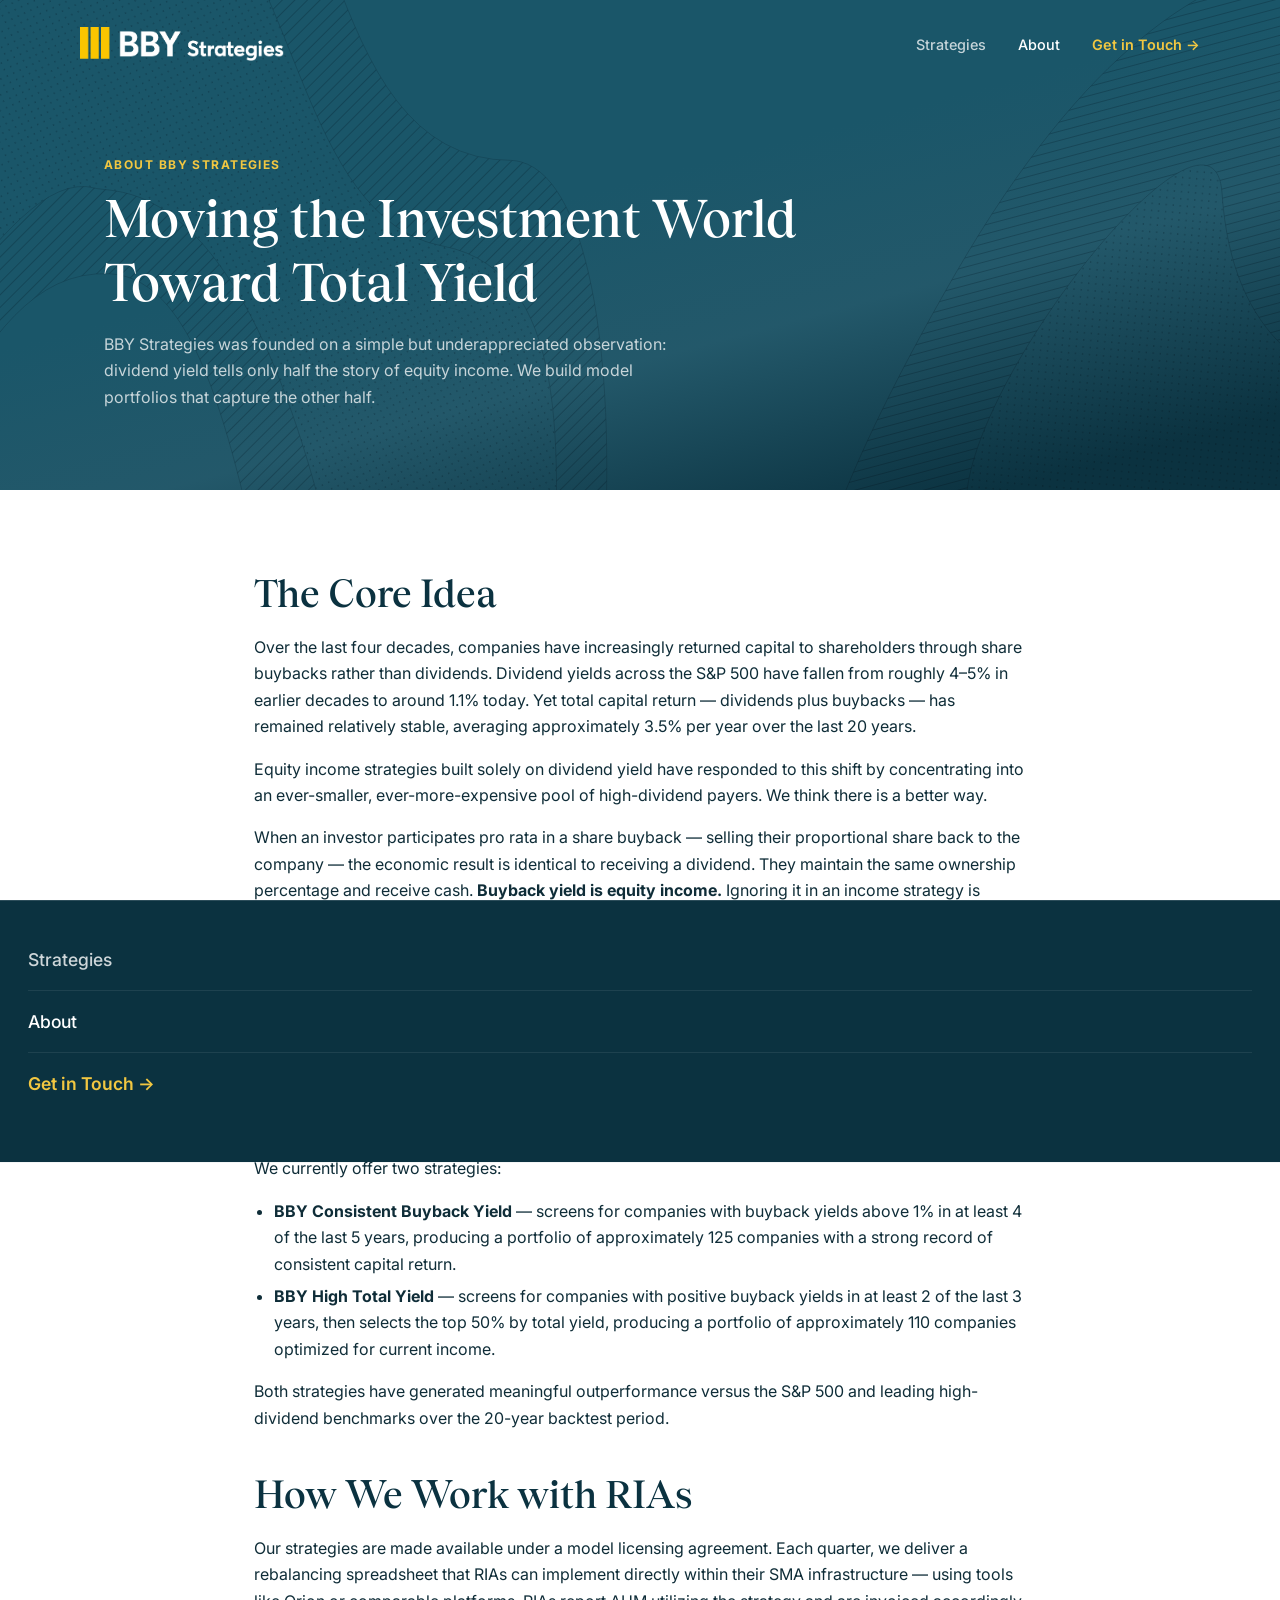
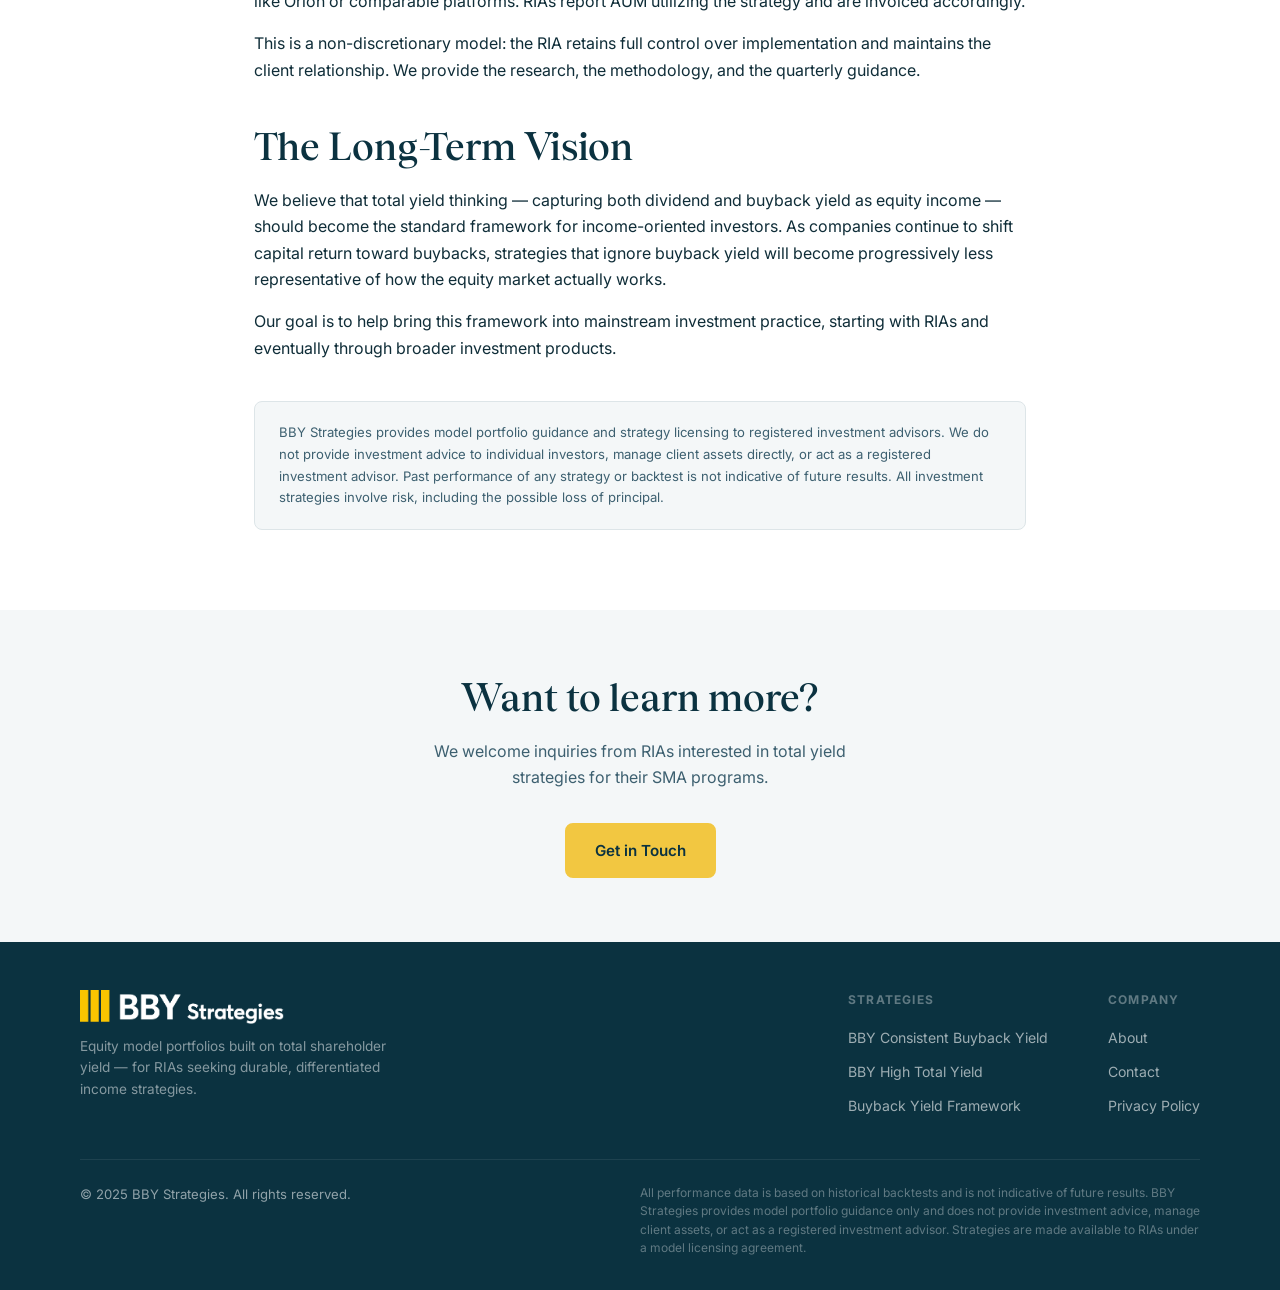
==== about.html @ 71095b54 "Website" ====
<!DOCTYPE html>
<html lang="en">
<head>
  <meta charset="UTF-8" />
  <meta name="viewport" content="width=device-width, initial-scale=1.0" />
  <title>About — BBY Strategies</title>
  <meta name="description" content="BBY Strategies develops equity model portfolios for RIAs based on total shareholder yield, combining dividend yield and buyback yield for superior long-term income and returns." />
  <link rel="preconnect" href="https://fonts.googleapis.com" />
  <link rel="preconnect" href="https://fonts.gstatic.com" crossorigin />
  <link href="https://fonts.googleapis.com/css2?family=Inter:wght@400;500;600;700;800&display=swap" rel="stylesheet" />
  <link rel="stylesheet" href="css/style.css" />
</head>
<body>

<nav class="nav">
  <div class="nav__inner">
    <a href="index.html" class="nav__logo">
      <img src="images/logo-strategies-white.png" alt="BBY Strategies" />
    </a>
    <ul class="nav__links">
      <li><a href="index.html">Strategies</a></li>
      <li><a href="about.html" class="active">About</a></li>
      <li class="nav-cta"><a href="contact.html">Get in Touch &rarr;</a></li>
    </ul>
    <button class="nav__hamburger" id="nav-hamburger" aria-label="Open menu" aria-expanded="false">
      <span></span><span></span><span></span>
    </button>
  </div>
</nav>

<div class="mobile-menu" id="mobile-menu">
  <ul>
    <li><a href="index.html">Strategies</a></li>
    <li><a href="about.html" class="active">About</a></li>
    <li class="nav-cta"><a href="contact.html">Get in Touch &rarr;</a></li>
  </ul>
</div>

<section class="about-hero">

  <svg class="hero-blob hero-blob--left" viewBox="0 0 1064 1184" fill="none" xmlns="http://www.w3.org/2000/svg" aria-hidden="true">
    <path d="M365.024 420.159C365.024 290.773 146.822 379.116 129.447 248.578C112.071 118.04 77.0359 1 545.751 1C1014.47 1 978.769 248.578 978.769 248.578C978.769 365.693 724.549 323.824 716.161 397.226C705.675 488.978 1063 688.184 1063 810.013C1063 950.476 724.496 914.644 724.496 1097.94C716.161 1238.57 1 1194.14 1 1042.89C1 862.009 614.666 900.096 623.003 738.349C630.169 599.32 365.024 584.987 365.024 420.159Z" fill="url(#line-pat-al)" mask="url(#blob-mask-al)" stroke="currentColor" stroke-width="0.4"/>
    <path d="M439.133 423.459C414.176 326.945 349.397 197.106 349.397 146.403C349.397 40.1026 833.202 101.077 727.86 171.557C507.897 318.724 734.603 513.792 758.601 541.002C777.929 562.916 996.802 730.03 953.291 816.927C909.78 903.823 671.787 908.241 647.979 1035.63C624.171 1163.03 424.977 1133.59 332.209 1137.81C239.44 1142.02 -99.7187 1030.83 309.12 950.679C717.959 870.531 693.779 746.88 699.693 724.947C722.567 640.122 470.329 544.102 439.133 423.459Z" fill="url(#dot-pat-al)"/>
    <path d="M439.133 423.459C414.176 326.945 349.397 197.106 349.397 146.403C349.397 40.1026 833.202 101.077 727.86 171.557C507.897 318.724 734.603 513.792 758.601 541.002C777.929 562.916 996.802 730.03 953.291 816.927C909.78 903.823 671.787 908.241 647.979 1035.63C624.171 1163.03 424.977 1133.59 332.209 1137.81C239.44 1142.02 -99.7187 1030.83 309.12 950.679C717.959 870.531 693.779 746.88 699.693 724.947C722.567 640.122 470.329 544.102 439.133 423.459Z" stroke="currentColor" stroke-width="0.4"/>
    <defs>
      <mask id="blob-mask-al"><rect x="0" y="0" width="100%" height="100%" fill="white"/><path d="M439.133 423.459C414.176 326.945 349.397 197.106 349.397 146.403C349.397 40.1026 833.202 101.077 727.86 171.557C507.897 318.724 734.603 513.792 758.601 541.002C777.929 562.916 996.802 730.03 953.291 816.927C909.78 903.823 671.787 908.241 647.979 1035.63C624.171 1163.03 424.977 1133.59 332.209 1137.81C239.44 1142.02 -99.7187 1030.83 309.12 950.679C717.959 870.531 693.779 746.88 699.693 724.947C722.567 640.122 470.329 544.102 439.133 423.459Z" fill="black"/></mask>
      <pattern id="line-pat-al" width="0.0075" height="100%" patternContentUnits="objectBoundingBox" patternTransform="rotate(135)"><line x1="0" y1="0" x2="0" y2="1" stroke="currentColor" stroke-width="0.001"/></pattern>
      <pattern id="dot-pat-al" width="0.0075" height="0.015" patternContentUnits="objectBoundingBox" fill="currentColor" patternTransform="rotate(-25) scale(1 0.8)"><circle cx="0.00375" cy="0.00375" r="0.00075"/><circle cx="0.00375" cy="0.01125" r="0.00075"/></pattern>
    </defs>
  </svg>
  <svg class="hero-blob hero-blob--right" viewBox="0 0 1064 1184" fill="none" xmlns="http://www.w3.org/2000/svg" aria-hidden="true">
    <path d="M365.024 420.159C365.024 290.773 146.822 379.116 129.447 248.578C112.071 118.04 77.0359 1 545.751 1C1014.47 1 978.769 248.578 978.769 248.578C978.769 365.693 724.549 323.824 716.161 397.226C705.675 488.978 1063 688.184 1063 810.013C1063 950.476 724.496 914.644 724.496 1097.94C716.161 1238.57 1 1194.14 1 1042.89C1 862.009 614.666 900.096 623.003 738.349C630.169 599.32 365.024 584.987 365.024 420.159Z" fill="url(#line-pat-ar)" mask="url(#blob-mask-ar)" stroke="currentColor" stroke-width="0.4"/>
    <path d="M439.133 423.459C414.176 326.945 349.397 197.106 349.397 146.403C349.397 40.1026 833.202 101.077 727.86 171.557C507.897 318.724 734.603 513.792 758.601 541.002C777.929 562.916 996.802 730.03 953.291 816.927C909.78 903.823 671.787 908.241 647.979 1035.63C624.171 1163.03 424.977 1133.59 332.209 1137.81C239.44 1142.02 -99.7187 1030.83 309.12 950.679C717.959 870.531 693.779 746.88 699.693 724.947C722.567 640.122 470.329 544.102 439.133 423.459Z" fill="url(#dot-pat-ar)"/>
    <path d="M439.133 423.459C414.176 326.945 349.397 197.106 349.397 146.403C349.397 40.1026 833.202 101.077 727.86 171.557C507.897 318.724 734.603 513.792 758.601 541.002C777.929 562.916 996.802 730.03 953.291 816.927C909.78 903.823 671.787 908.241 647.979 1035.63C624.171 1163.03 424.977 1133.59 332.209 1137.81C239.44 1142.02 -99.7187 1030.83 309.12 950.679C717.959 870.531 693.779 746.88 699.693 724.947C722.567 640.122 470.329 544.102 439.133 423.459Z" stroke="currentColor" stroke-width="0.4"/>
    <defs>
      <mask id="blob-mask-ar"><rect x="0" y="0" width="100%" height="100%" fill="white"/><path d="M439.133 423.459C414.176 326.945 349.397 197.106 349.397 146.403C349.397 40.1026 833.202 101.077 727.86 171.557C507.897 318.724 734.603 513.792 758.601 541.002C777.929 562.916 996.802 730.03 953.291 816.927C909.78 903.823 671.787 908.241 647.979 1035.63C624.171 1163.03 424.977 1133.59 332.209 1137.81C239.44 1142.02 -99.7187 1030.83 309.12 950.679C717.959 870.531 693.779 746.88 699.693 724.947C722.567 640.122 470.329 544.102 439.133 423.459Z" fill="black"/></mask>
      <pattern id="line-pat-ar" width="0.0075" height="100%" patternContentUnits="objectBoundingBox" patternTransform="rotate(135)"><line x1="0" y1="0" x2="0" y2="1" stroke="currentColor" stroke-width="0.001"/></pattern>
      <pattern id="dot-pat-ar" width="0.0075" height="0.015" patternContentUnits="objectBoundingBox" fill="currentColor" patternTransform="rotate(-25) scale(1 0.8)"><circle cx="0.00375" cy="0.00375" r="0.00075"/><circle cx="0.00375" cy="0.01125" r="0.00075"/></pattern>
    </defs>
  </svg>

  <div class="container">
    <div class="section-label">About BBY Strategies</div>
    <h1>Moving the Investment World<br>Toward Total Yield</h1>
    <p>
      BBY Strategies was founded on a simple but underappreciated observation: dividend yield
      tells only half the story of equity income. We build model portfolios that capture the other half.
    </p>
  </div>
</section>

<section class="about-body">
  <div class="container">

    <h2>The Core Idea</h2>
    <p>
      Over the last four decades, companies have increasingly returned capital to shareholders through
      share buybacks rather than dividends. Dividend yields across the S&amp;P 500 have fallen from
      roughly 4–5% in earlier decades to around 1.1% today. Yet total capital return — dividends plus
      buybacks — has remained relatively stable, averaging approximately 3.5% per year over the last
      20 years.
    </p>
    <p>
      Equity income strategies built solely on dividend yield have responded to this shift by concentrating
      into an ever-smaller, ever-more-expensive pool of high-dividend payers. We think there is a better way.
    </p>
    <p>
      When an investor participates pro rata in a share buyback — selling their proportional share back
      to the company — the economic result is identical to receiving a dividend. They maintain the same
      ownership percentage and receive cash. <strong>Buyback yield is equity income.</strong> Ignoring
      it in an income strategy is ignoring half the picture.
    </p>

    <h2>What We Do</h2>
    <p>
      BBY Strategies develops and licenses rules-based equity model portfolios to registered investment
      advisors (RIAs) for use in separately managed accounts (SMAs). Our strategies screen the S&amp;P 500
      for companies with durable, consistent total shareholder yield — combining dividend yield and
      buyback yield into a single total yield framework.
    </p>
    <p>We currently offer two strategies:</p>
    <ul>
      <li>
        <strong>BBY Consistent Buyback Yield</strong> — screens for companies with buyback yields above 1%
        in at least 4 of the last 5 years, producing a portfolio of approximately 125 companies
        with a strong record of consistent capital return.
      </li>
      <li>
        <strong>BBY High Total Yield</strong> — screens for companies with positive buyback yields
        in at least 2 of the last 3 years, then selects the top 50% by total yield, producing a
        portfolio of approximately 110 companies optimized for current income.
      </li>
    </ul>
    <p>
      Both strategies have generated meaningful outperformance versus the S&amp;P 500 and leading
      high-dividend benchmarks over the 20-year backtest period.
    </p>

    <h2>How We Work with RIAs</h2>
    <p>
      Our strategies are made available under a model licensing agreement. Each quarter, we deliver
      a rebalancing spreadsheet that RIAs can implement directly within their SMA infrastructure —
      using tools like Orion or comparable platforms. RIAs report AUM utilizing the strategy and
      are invoiced accordingly.
    </p>
    <p>
      This is a non-discretionary model: the RIA retains full control over implementation and
      maintains the client relationship. We provide the research, the methodology, and the quarterly
      guidance.
    </p>

    <h2>The Long-Term Vision</h2>
    <p>
      We believe that total yield thinking — capturing both dividend and buyback yield as equity income
      — should become the standard framework for income-oriented investors. As companies continue to
      shift capital return toward buybacks, strategies that ignore buyback yield will become
      progressively less representative of how the equity market actually works.
    </p>
    <p>
      Our goal is to help bring this framework into mainstream investment practice, starting with
      RIAs and eventually through broader investment products.
    </p>

    <div class="disclaimer-box">
      <p>
        BBY Strategies provides model portfolio guidance and strategy licensing to registered investment
        advisors. We do not provide investment advice to individual investors, manage client assets directly,
        or act as a registered investment advisor. Past performance of any strategy or backtest is not
        indicative of future results. All investment strategies involve risk, including the possible
        loss of principal.
      </p>
    </div>

  </div>
</section>

<section class="section section--gray" style="padding: 64px 24px;">
  <div class="container text-center">
    <h2 style="margin-bottom: 16px;">Want to learn more?</h2>
    <p style="color: var(--text-light); max-width: 440px; margin-inline: auto; margin-bottom: 32px;">
      We welcome inquiries from RIAs interested in total yield strategies for their SMA programs.
    </p>
    <a href="contact.html" class="btn btn-primary">Get in Touch</a>
  </div>
</section>

<footer class="footer">
  <div class="footer__inner">
    <div class="footer__top">
      <div class="footer__brand">
        <a href="index.html" class="nav__logo" style="margin-bottom: 12px;">
          <img src="images/logo-strategies-white.png" alt="BBY Strategies" />
        </a>
        <p>Equity model portfolios built on total shareholder yield — for RIAs seeking durable,
        differentiated income strategies.</p>
      </div>
      <div class="footer__links">
        <div class="footer__col">
          <h5>Strategies</h5>
          <ul>
            <li><a href="index.html#strategies">BBY Consistent Buyback Yield</a></li>
            <li><a href="index.html#strategies">BBY High Total Yield</a></li>
            <li><a href="index.html#equity-income">Buyback Yield Framework</a></li>
          </ul>
        </div>
        <div class="footer__col">
          <h5>Company</h5>
          <ul>
            <li><a href="about.html">About</a></li>
            <li><a href="contact.html">Contact</a></li>
            <li><a href="privacy.html">Privacy Policy</a></li>
          </ul>
        </div>
      </div>
    </div>
    <div class="footer__bottom">
      <p class="footer__copy">&copy; 2025 BBY Strategies. All rights reserved.</p>
      <p class="footer__disclaimer">
        All performance data is based on historical backtests and is not indicative of future results.
        BBY Strategies provides model portfolio guidance only and does not provide investment advice,
        manage client assets, or act as a registered investment advisor. Strategies are made available
        to RIAs under a model licensing agreement.
      </p>
    </div>
  </div>
</footer>

<script>
  (function() {
    var nav = document.querySelector('.nav');
    function update() { nav.classList.toggle('nav--scrolled', window.scrollY > 20); }
    window.addEventListener('scroll', update, { passive: true });
    update();

    var hamburger = document.getElementById('nav-hamburger');
    var mobileMenu = document.getElementById('mobile-menu');
    hamburger.addEventListener('click', function() {
      var open = mobileMenu.classList.toggle('is-open');
      hamburger.classList.toggle('is-open', open);
      hamburger.setAttribute('aria-expanded', open);
    });
    mobileMenu.querySelectorAll('a').forEach(function(a) {
      a.addEventListener('click', function() {
        mobileMenu.classList.remove('is-open');
        hamburger.classList.remove('is-open');
        hamburger.setAttribute('aria-expanded', 'false');
      });
    });
  })();
</script>
</body>
</html>
---- css/style.css ----
/* ============================================================
   BBY Strategies — Main Stylesheet
   ============================================================ */

/* --- Fonts ------------------------------------------------- */
@font-face {
  font-family: 'Tobias';
  src: url('../fonts/tobias-medium.woff') format('woff');
  font-weight: 500;
  font-style: normal;
  font-display: swap;
}

/* --- Reset & Base ----------------------------------------- */
*, *::before, *::after {
  box-sizing: border-box;
  margin: 0;
  padding: 0;
}

:root {
  --navy:      #0b3240;
  --navy-mid:  #1a5669;
  --gold:      #f2c741;
  --gold-lt:   #f5d46a;
  --white:     #ffffff;
  --off-white: #f4f7f8;
  --light-gray:#dde5e8;
  --mid-gray:  #7a9099;
  --text:      #0f2d38;
  --text-light:#3d6070;

  --font: 'Inter', 'Segoe UI', system-ui, -apple-system, sans-serif;
  --mono: 'JetBrains Mono', 'Fira Code', monospace;

  --radius: 8px;
  --radius-lg: 16px;
  --shadow: 0 4px 24px rgba(11, 50, 64, 0.10);
  --shadow-lg: 0 8px 40px rgba(11, 50, 64, 0.18);

  --max-width: 1120px;
  --section-pad: 80px 24px;
}

html {
  scroll-behavior: smooth;
}

body {
  font-family: var(--font);
  font-size: 16px;
  line-height: 1.65;
  color: var(--text);
  background: var(--white);
  -webkit-font-smoothing: antialiased;
}

img {
  max-width: 100%;
  display: block;
}

a {
  color: var(--gold);
  text-decoration: none;
  transition: color 0.2s;
}
a:hover { color: var(--gold-lt); }

/* --- Typography ------------------------------------------- */
h1, h2, h3, h4 {
  font-family: 'Tobias', 'Georgia', serif;
  font-weight: 500;
  line-height: 1.25;
  color: var(--navy);
}

h1 { font-size: clamp(2rem, 5vw, 3.2rem); }
h2 { font-size: clamp(1.6rem, 3.5vw, 2.4rem); }
h3 { font-size: clamp(1.2rem, 2.5vw, 1.6rem); }
h4 { font-size: 1.1rem; }

p { margin-bottom: 1em; }
p:last-child { margin-bottom: 0; }

/* --- Layout helpers --------------------------------------- */
.container {
  max-width: var(--max-width);
  margin-inline: auto;
  padding-inline: 24px;
}

.section { padding: var(--section-pad); }
.section--dark {
  background-color: var(--navy);
  color: var(--white);
}
.section--dark h2, .section--dark h3, .section--dark h4 {
  color: var(--white);
}
.section--dark p, .section--dark li {
  color: rgba(255,255,255,0.85);
}

.section--gray { background: var(--off-white); }

.section-label {
  display: inline-block;
  font-size: 0.75rem;
  font-weight: 700;
  letter-spacing: 0.12em;
  text-transform: uppercase;
  color: var(--gold);
  margin-bottom: 12px;
}

.section-intro {
  max-width: 680px;
  margin-bottom: 48px;
}

.text-center { text-align: center; }
.text-center .section-intro { margin-inline: auto; }

/* --- Buttons ---------------------------------------------- */
.btn {
  display: inline-block;
  padding: 13px 28px;
  border-radius: var(--radius);
  font-weight: 600;
  font-size: 0.95rem;
  cursor: pointer;
  transition: all 0.2s;
  border: 2px solid transparent;
}

.btn-primary {
  background: var(--gold);
  color: var(--navy);
  border-color: var(--gold);
}
.btn-primary:hover {
  background: var(--gold-lt);
  border-color: var(--gold-lt);
  color: var(--navy);
}

.btn-outline {
  background: transparent;
  color: var(--white);
  border-color: rgba(255,255,255,0.5);
}
.btn-outline:hover {
  border-color: var(--white);
  color: var(--white);
  background: rgba(255,255,255,0.08);
}

/* --- Navigation ------------------------------------------- */
.nav {
  position: fixed;
  top: 0;
  left: 0;
  right: 0;
  z-index: 100;
  background: transparent;
  border-bottom: 1px solid transparent;
  transition: background 0.3s ease, border-color 0.3s ease;
  padding-inline: 24px;
  padding-top: 10px;
}

.nav--scrolled {
  background: var(--navy);
  border-bottom: 1px solid rgba(255,255,255,0.08);
}

.nav__inner {
  max-width: var(--max-width);
  margin-inline: auto;
  padding: 0;
  display: flex;
  align-items: center;
  justify-content: space-between;
  height: 68px;
}

.nav__logo {
  display: flex;
  align-items: center;
  text-decoration: none;
}

.nav__logo img {
  height: 34px;
  width: auto;
  display: block;
}

.nav__links {
  display: flex;
  list-style: none;
  gap: 32px;
  align-items: center;
}

.nav__links a {
  color: rgba(255,255,255,0.75);
  font-size: 0.9rem;
  font-weight: 500;
  text-decoration: none;
  transition: color 0.2s;
}
.nav__links a:hover,
.nav__links a.active {
  color: var(--white);
}

.nav__links .nav-cta a {
  color: var(--gold);
  font-weight: 600;
}
.nav__links .nav-cta a:hover { color: var(--gold-lt); }

/* --- Hamburger / Mobile menu ------------------------------ */
.nav__hamburger {
  display: none;
  flex-direction: column;
  justify-content: center;
  gap: 5px;
  background: none;
  border: none;
  cursor: pointer;
  padding: 8px;
  margin-right: -8px;
}
.nav__hamburger span {
  display: block;
  width: 24px;
  height: 2px;
  background: var(--white);
  border-radius: 2px;
  transition: transform 0.3s ease, opacity 0.3s ease;
}
.nav__hamburger.is-open span:nth-child(1) { transform: translateY(7px) rotate(45deg); }
.nav__hamburger.is-open span:nth-child(2) { opacity: 0; }
.nav__hamburger.is-open span:nth-child(3) { transform: translateY(-7px) rotate(-45deg); }

.mobile-menu {
  position: fixed;
  bottom: 0;
  left: 0;
  right: 0;
  z-index: 99;
  background: var(--navy);
  border-top: 1px solid rgba(255,255,255,0.1);
  padding: 28px 28px 48px;
  transform: translateY(100%);
  transition: transform 0.35s cubic-bezier(0.4, 0, 0.2, 1);
}
.mobile-menu.is-open { transform: translateY(0); }
.mobile-menu ul {
  list-style: none;
  padding: 0;
  margin: 0;
}
.mobile-menu li { border-bottom: 1px solid rgba(255,255,255,0.08); }
.mobile-menu li:last-child { border-bottom: none; }
.mobile-menu a {
  display: block;
  padding: 16px 0;
  color: rgba(255,255,255,0.8);
  font-size: 1.1rem;
  font-weight: 500;
  text-decoration: none;
}
.mobile-menu a:hover,
.mobile-menu a.active { color: var(--white); }
.mobile-menu .nav-cta a {
  color: var(--gold);
  font-weight: 600;
}

@media (max-width: 640px) {
  .nav__hamburger { display: flex; }
}

/* --- Hero ------------------------------------------------- */
.hero {
  background-color: var(--navy);
  background-image: linear-gradient(165deg, #1a5669 42%, rgba(43,101,120,0.75) 64%, rgba(95,149,166,0) 91%);
  color: var(--white);
  padding: 170px 24px 130px;
  position: relative;
  overflow: hidden;
}

/* --- Blob shapes (shared by all dark hero sections) ------- */
.hero-blob {
  position: absolute;
  height: 1323px;
  width: auto;
  opacity: 0.5;
  mix-blend-mode: multiply;
  color: var(--navy-mid);
  pointer-events: none;
  z-index: 0;
}
.hero-blob--left {
  left: -648px;
  top: -286px;
  transform: rotate(-90deg);
}
.hero-blob--right {
  right: -834px;
  top: -44px;
  transform: rotate(-60deg);
}

@media (max-width: 860px) {
  .hero-blob--left  { left: -860px; top: 419px;   transform: rotate(-146deg); }
  .hero-blob--right { right: -600px; top: -1300px; transform: rotate(-146deg); }
}

.hero__inner {
  max-width: var(--max-width);
  margin-inline: auto;
  position: relative;
  z-index: 1;
}

.about-hero .container,
.contact-hero .container,
.privacy-hero .container {
  position: relative;
  z-index: 1;
}

.hero__eyebrow {
  display: inline-flex;
  align-items: center;
  gap: 8px;
  font-size: 0.78rem;
  font-weight: 600;
  letter-spacing: 0.12em;
  text-transform: uppercase;
  color: var(--gold);
  margin-bottom: 20px;
}
.hero__eyebrow::before {
  content: '';
  display: block;
  width: 24px;
  height: 2px;
  background: var(--gold);
}

.hero h1 {
  color: var(--white);
  margin-bottom: 24px;
}

.hero h1 em {
  font-style: normal;
  color: var(--gold);
}

.hero__sub {
  font-size: 1.1rem;
  color: rgba(255,255,255,0.75);
  max-width: 600px;
  margin-bottom: 40px;
}

.hero__actions {
  display: flex;
  gap: 16px;
  flex-wrap: wrap;
}

/* --- Stat Strip ------------------------------------------- */
.stat-strip {
  background-color: var(--navy-mid);
  padding: 32px 24px;
  border-top: 1px solid rgba(255,255,255,0.06);
  border-bottom: 1px solid rgba(255,255,255,0.06);
}

.stat-strip__inner {
  max-width: var(--max-width);
  margin-inline: auto;
  display: grid;
  grid-template-columns: repeat(auto-fit, minmax(180px, 1fr));
  gap: 24px;
}

.stat {
  text-align: center;
}
.stat__value {
  font-size: 2rem;
  font-weight: 800;
  color: var(--gold);
  line-height: 1;
  margin-bottom: 6px;
}
.stat__label {
  font-size: 0.78rem;
  font-weight: 500;
  color: rgba(255,255,255,0.6);
  text-transform: uppercase;
  letter-spacing: 0.08em;
}

/* --- Strategy Cards --------------------------------------- */
.strategies {
  display: grid;
  grid-template-columns: 1fr 1fr;
  gap: 28px;
  margin-top: 48px;
}

.strategy-card {
  background: var(--white);
  border: 1px solid var(--light-gray);
  border-radius: var(--radius-lg);
  padding: 36px;
}

.strategy-card__tag {
  display: inline-block;
  font-size: 0.65rem;
  font-weight: 700;
  letter-spacing: 0.1em;
  text-transform: uppercase;
  color: var(--navy);
  background: rgba(242,199,65,0.15);
  border: 1px solid rgba(242,199,65,0.4);
  padding: 3px 10px;
  border-radius: 999px;
  margin-bottom: 16px;
}

.strategy-card h3 {
  margin-bottom: 10px;
}

.strategy-card__desc {
  font-size: 0.93rem;
  color: var(--text-light);
  margin-bottom: 28px;
}

.strategy-card__metrics {
  display: grid;
  grid-template-columns: 1fr 1fr;
  gap: 16px;
  margin-bottom: 28px;
}

.metric {
  background: var(--off-white);
  border-radius: var(--radius);
  padding: 16px;
}
.metric__value {
  font-size: 1.5rem;
  font-weight: 800;
  color: #000;
  line-height: 1;
  margin-bottom: 4px;
}
.metric__value--gold { color: #000; }
.metric__label {
  font-size: 0.73rem;
  font-weight: 600;
  text-transform: uppercase;
  letter-spacing: 0.07em;
  color: var(--mid-gray);
}
.metric__vs {
  font-size: 0.72rem;
  color: var(--mid-gray);
  margin-top: 4px;
}

.metric--plain {
  background: transparent;
  padding: 2px 0 0 16px;
}

.strategy-card__thesis {
  font-size: 0.9rem;
  color: var(--text-light);
  margin-top: 20px;
  margin-bottom: 0;
  padding-top: 20px;
  border-top: 1px solid var(--light-gray);
  line-height: 1.65;
}

.strategy-card__compare {
  background: var(--navy);
  border-radius: var(--radius);
  padding: 16px;
}

.compare-title {
  font-size: 0.65rem;
  font-weight: 700;
  text-transform: uppercase;
  letter-spacing: 0.1em;
  color: rgba(255,255,255,0.35);
  margin-bottom: 10px;
}

.compare-tiles {
  display: grid;
  grid-template-columns: 1fr 1fr;
  gap: 8px;
}

.compare-tile {
  background: rgba(255,255,255,0.06);
  border-radius: calc(var(--radius) - 2px);
  padding: 12px 14px;
}

.compare-tile__label {
  font-size: 0.65rem;
  font-weight: 600;
  text-transform: uppercase;
  letter-spacing: 0.07em;
  color: rgba(255,255,255,0.35);
  margin-bottom: 5px;
}

.compare-tile__bby {
  font-size: 1.4rem;
  font-weight: 800;
  color: var(--gold);
  line-height: 1;
  margin-bottom: 3px;
}

.compare-tile__sp {
  font-size: 0.72rem;
  color: rgba(255,255,255,0.45);
}

/* --- Income Section --------------------------------------- */
.income-explainer {
  max-width: 800px;
}

.income-explainer h2 { margin-bottom: 20px; }

.callout-box {
  background: rgba(242,199,65,0.08);
  border-left: 4px solid var(--gold);
  border-radius: 0 var(--radius) var(--radius) 0;
  padding: 20px 24px;
  margin: 32px 0;
}
.callout-box p {
  font-size: 1.05rem;
  font-weight: 500;
  color: var(--navy);
  margin: 0;
}

.income-grid {
  display: grid;
  grid-template-columns: 1fr 1fr;
  gap: 28px;
  margin-top: 48px;
}

.income-card {
  background: var(--navy);
  border-radius: var(--radius-lg);
  padding: 32px;
  color: var(--white);
}

.income-card__name {
  font-size: 0.75rem;
  font-weight: 700;
  letter-spacing: 0.1em;
  text-transform: uppercase;
  color: var(--gold);
  margin-bottom: 8px;
}

.income-card h3 {
  color: var(--white);
  margin-bottom: 20px;
}

.yield-hero {
  margin-bottom: 16px;
}

.yield-hero__value {
  font-size: 2.8rem;
  font-weight: 800;
  color: var(--gold);
  line-height: 1;
  margin-bottom: 5px;
}

.yield-hero__label {
  font-size: 0.72rem;
  font-weight: 600;
  text-transform: uppercase;
  letter-spacing: 0.09em;
  color: rgba(255,255,255,0.45);
}

.yield-sub-tiles {
  display: grid;
  grid-template-columns: 1fr 1fr;
  gap: 10px;
  margin-bottom: 16px;
}

.yield-sub-tile {
  background: rgba(255,255,255,0.08);
  border-radius: var(--radius);
  padding: 12px 14px;
}

.yield-sub-tile__label {
  font-size: 0.68rem;
  font-weight: 600;
  text-transform: uppercase;
  letter-spacing: 0.07em;
  color: rgba(255,255,255,0.4);
  margin-bottom: 4px;
}

.yield-sub-tile__value {
  font-size: 1.15rem;
  font-weight: 700;
  color: var(--white);
  line-height: 1;
}

.income-card__note {
  font-size: 0.8rem;
  color: rgba(255,255,255,0.45);
  margin-top: 16px;
}

/* --- Why Section ------------------------------------------ */
.why-grid {
  display: grid;
  grid-template-columns: repeat(auto-fit, minmax(220px, 1fr));
  gap: 24px;
  margin-top: 48px;
}

.why-card {
  padding: 28px;
  border-radius: var(--radius-lg);
  background: var(--white);
  border: 1px solid var(--light-gray);
  display: flex;
  flex-direction: column;
  align-items: center;
}

.why-card__icon {
  width: 44px;
  height: 44px;
  background: rgba(242,199,65,0.30);
  border-radius: 10px;
  display: grid;
  place-items: center;
  margin-bottom: 16px;
  color: var(--navy);
}

.why-card h4 { margin-bottom: 8px; color: var(--navy); }
.why-card p {
  font-size: 0.9rem;
  color: var(--text-light);
  margin: 0;
}

/* --- About page ------------------------------------------- */
.about-hero {
  background-color: var(--navy);
  background-image: linear-gradient(165deg, #1a5669 42%, rgba(43,101,120,0.75) 64%, rgba(95,149,166,0) 91%);
  color: var(--white);
  padding: 150px 24px 80px;
  position: relative;
  overflow: hidden;
}
.about-hero h1 { color: var(--white); max-width: 800px; }
.about-hero p  { color: rgba(255,255,255,0.75); max-width: 600px; margin-top: 16px; }

.about-body {
  padding: var(--section-pad);
}
.about-body .container {
  max-width: 820px;
}
.about-body h2 { margin: 40px 0 16px; }
.about-body h2:first-child { margin-top: 0; }
.about-body ul {
  padding-left: 20px;
  margin-bottom: 1em;
}
.about-body ul li { margin-bottom: 6px; }

.disclaimer-box {
  background: var(--off-white);
  border: 1px solid var(--light-gray);
  border-radius: var(--radius);
  padding: 20px 24px;
  margin-top: 40px;
}
.disclaimer-box p {
  font-size: 0.82rem;
  color: var(--text-light);
  margin: 0;
}

/* --- Contact page ----------------------------------------- */
.contact-hero {
  background-color: var(--navy);
  background-image: linear-gradient(165deg, #1a5669 42%, rgba(43,101,120,0.75) 64%, rgba(95,149,166,0) 91%);
  color: var(--white);
  padding: 150px 24px 80px;
  position: relative;
  overflow: hidden;
}
.contact-hero h1 { color: var(--white); }
.contact-hero p  { color: rgba(255,255,255,0.75); max-width: 500px; margin-top: 16px; }

.contact-body {
  padding: var(--section-pad);
}

.contact-grid {
  display: grid;
  grid-template-columns: 1fr 1fr;
  gap: 60px;
  align-items: start;
}

.contact-howto h3 { margin-bottom: 16px; }
.contact-howto p  { color: var(--text-light); }

.contact-info h2 { margin-bottom: 16px; }
.contact-info p  { color: var(--text-light); }

.contact-detail {
  display: flex;
  align-items: flex-start;
  gap: 12px;
  margin-top: 28px;
}
.contact-detail__icon {
  width: 40px;
  height: 40px;
  min-width: 40px;
  background: var(--gold);
  border-radius: 8px;
  display: flex;
  align-items: center;
  justify-content: center;
  color: var(--white);
}
.contact-detail__text strong {
  display: block;
  font-size: 0.8rem;
  text-transform: uppercase;
  letter-spacing: 0.07em;
  color: var(--mid-gray);
  margin-bottom: 2px;
}
.contact-detail__text span, .contact-detail__text a {
  font-size: 0.95rem;
  color: var(--text);
}

.contact-form {
  background: var(--off-white);
  border: 1px solid var(--light-gray);
  border-radius: var(--radius-lg);
  padding: 36px;
}
.contact-form h3 { margin-bottom: 24px; }

.form-group { margin-bottom: 20px; }
.form-group label {
  display: block;
  font-size: 0.85rem;
  font-weight: 600;
  color: var(--text);
  margin-bottom: 6px;
}
.form-group input,
.form-group select,
.form-group textarea {
  width: 100%;
  padding: 11px 14px;
  border: 1px solid var(--light-gray);
  border-radius: var(--radius);
  font-family: var(--font);
  font-size: 0.93rem;
  color: var(--text);
  background: var(--white);
  transition: border-color 0.2s;
  outline: none;
}
.form-group input:focus,
.form-group select:focus,
.form-group textarea:focus {
  border-color: var(--gold);
  box-shadow: 0 0 0 3px rgba(242,199,65,0.12);
}
.form-group textarea { resize: vertical; min-height: 120px; }

/* --- Privacy page ----------------------------------------- */
.privacy-hero {
  background-color: var(--navy);
  background-image: linear-gradient(165deg, #1a5669 42%, rgba(43,101,120,0.75) 64%, rgba(95,149,166,0) 91%);
  padding: 140px 24px 60px;
  position: relative;
  overflow: hidden;
}
.privacy-hero h1 { color: var(--white); }
.privacy-hero p  { color: rgba(255,255,255,0.6); margin-top: 10px; font-size: 0.9rem; }

.privacy-body {
  padding: var(--section-pad);
}
.privacy-body .container { max-width: 820px; }
.privacy-body h2 {
  margin: 40px 0 14px;
  font-size: 1.25rem;
}
.privacy-body h2:first-child { margin-top: 0; }
.privacy-body ul {
  padding-left: 20px;
  margin-bottom: 1em;
}
.privacy-body ul li { margin-bottom: 6px; }

/* --- Footer ----------------------------------------------- */
.footer {
  background-color: var(--navy);
  color: rgba(255,255,255,0.55);
  padding: 48px 24px 32px;
}

.footer__inner {
  max-width: var(--max-width);
  margin-inline: auto;
}

.footer__top {
  display: flex;
  justify-content: space-between;
  align-items: flex-start;
  gap: 40px;
  padding-bottom: 32px;
  border-bottom: 1px solid rgba(255,255,255,0.08);
  flex-wrap: wrap;
}

.footer__brand {
  max-width: 320px;
}
.footer__brand p {
  font-size: 0.85rem;
  margin-top: 12px;
  margin-bottom: 0;
  line-height: 1.6;
  color: rgba(255,255,255,0.5);
}

.footer__links { display: flex; gap: 60px; flex-wrap: wrap; }
.footer__col h5 {
  font-size: 0.75rem;
  font-weight: 700;
  text-transform: uppercase;
  letter-spacing: 0.1em;
  color: rgba(255,255,255,0.35);
  margin-bottom: 14px;
}
.footer__col ul { list-style: none; }
.footer__col ul li { margin-bottom: 8px; }
.footer__col ul a {
  font-size: 0.88rem;
  color: rgba(255,255,255,0.6);
  text-decoration: none;
  transition: color 0.2s;
}
.footer__col ul a:hover { color: var(--white); }

.footer__bottom {
  padding-top: 24px;
  display: flex;
  justify-content: space-between;
  align-items: flex-start;
  gap: 24px;
  flex-wrap: wrap;
}
.footer__copy {
  font-size: 0.82rem;
}
.footer__disclaimer {
  font-size: 0.75rem;
  max-width: 560px;
  line-height: 1.55;
  color: rgba(255,255,255,0.35);
}

/* --- Responsive ------------------------------------------- */
@media (max-width: 860px) {
  .strategies  { grid-template-columns: 1fr; }
  .income-grid { grid-template-columns: 1fr; }
  .contact-grid { grid-template-columns: 1fr; }
  .footer__top { flex-direction: column; }
}

@media (max-width: 640px) {
  :root { --section-pad: 56px 20px; }
  .nav__links { display: none; }
  .hero { padding: 140px 20px 80px; }
  .strategies { margin-inline: -24px; }
  .strategy-card { padding: 20px 24px; border-radius: 0; }
  .strategy-card__metrics { grid-template-columns: 1fr; }
  .income-card { padding: 24px; }
  .stat-strip__inner { grid-template-columns: 1fr 1fr; }
  .contact-form { padding: 24px; }
  .contact-howto { background: transparent; border: none; padding: 0; }
  .footer__links { gap: 32px; }
  .footer__bottom { flex-direction: column; }
}
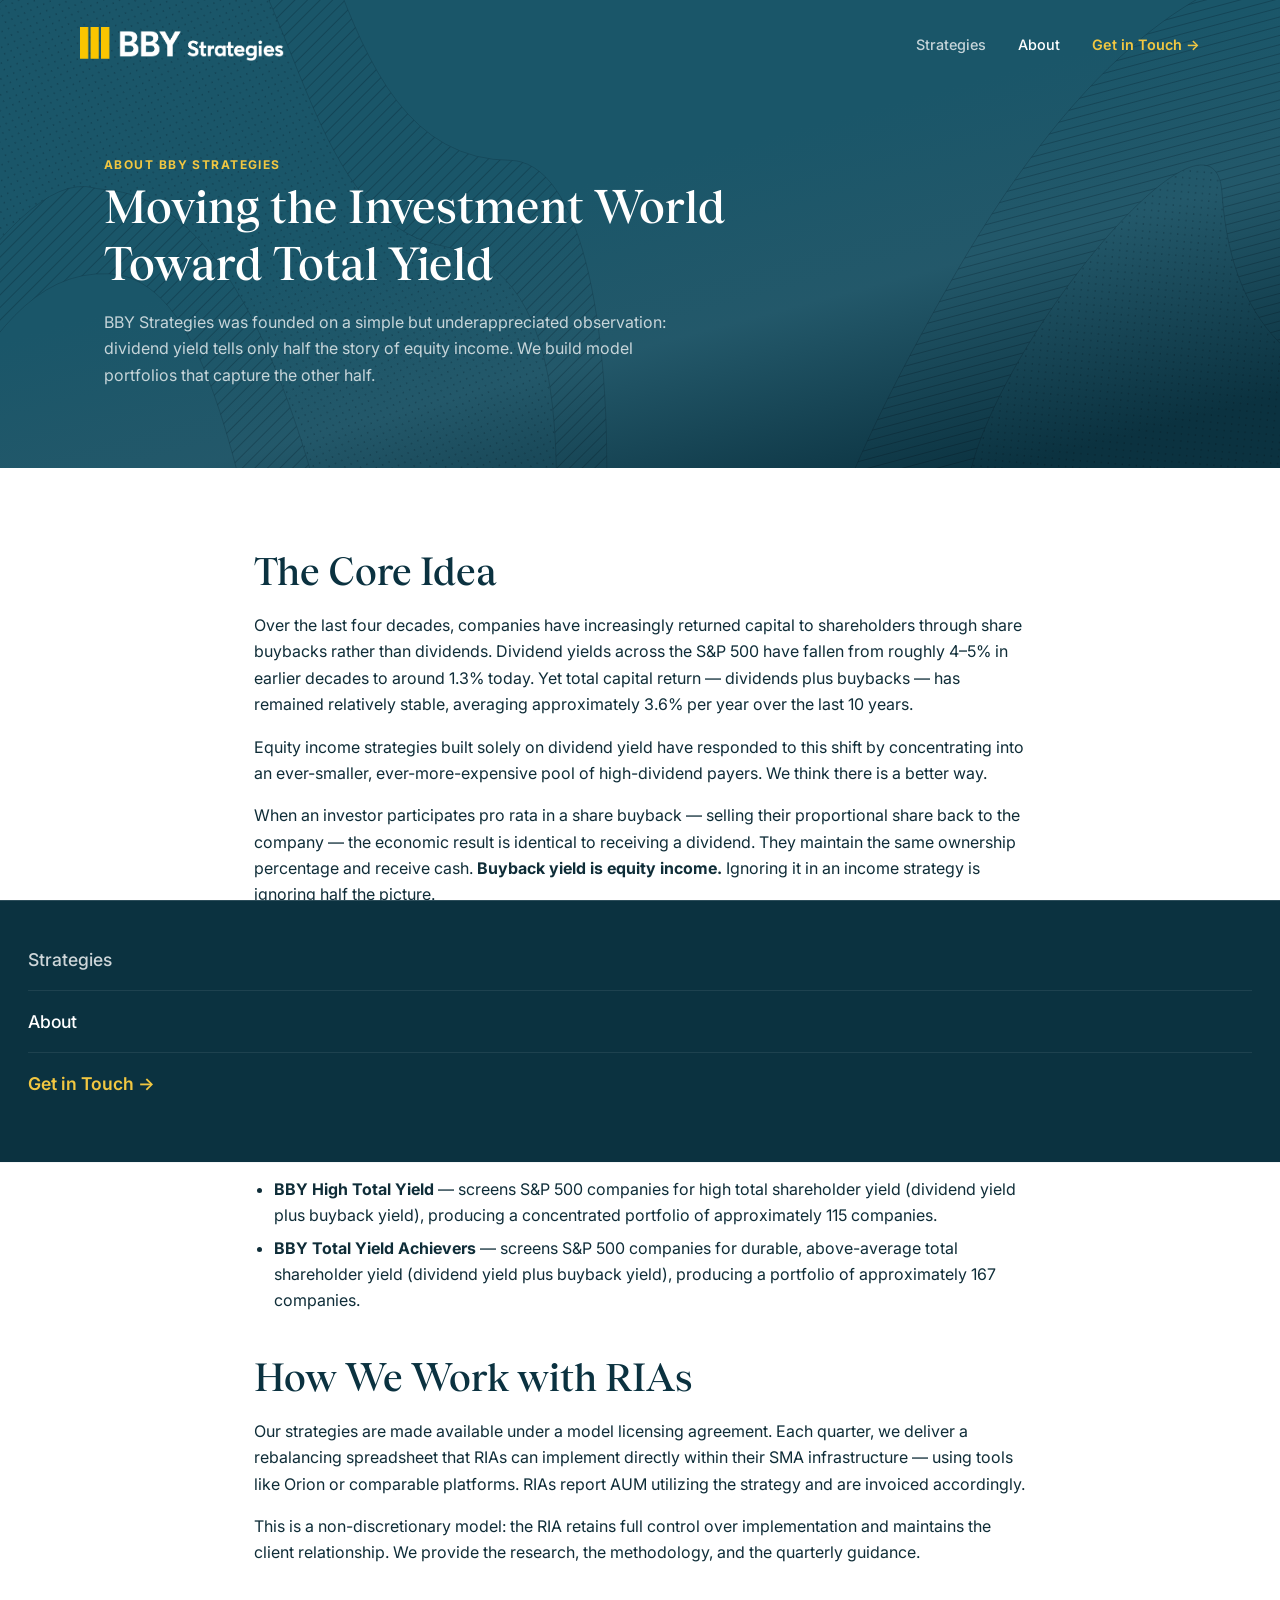
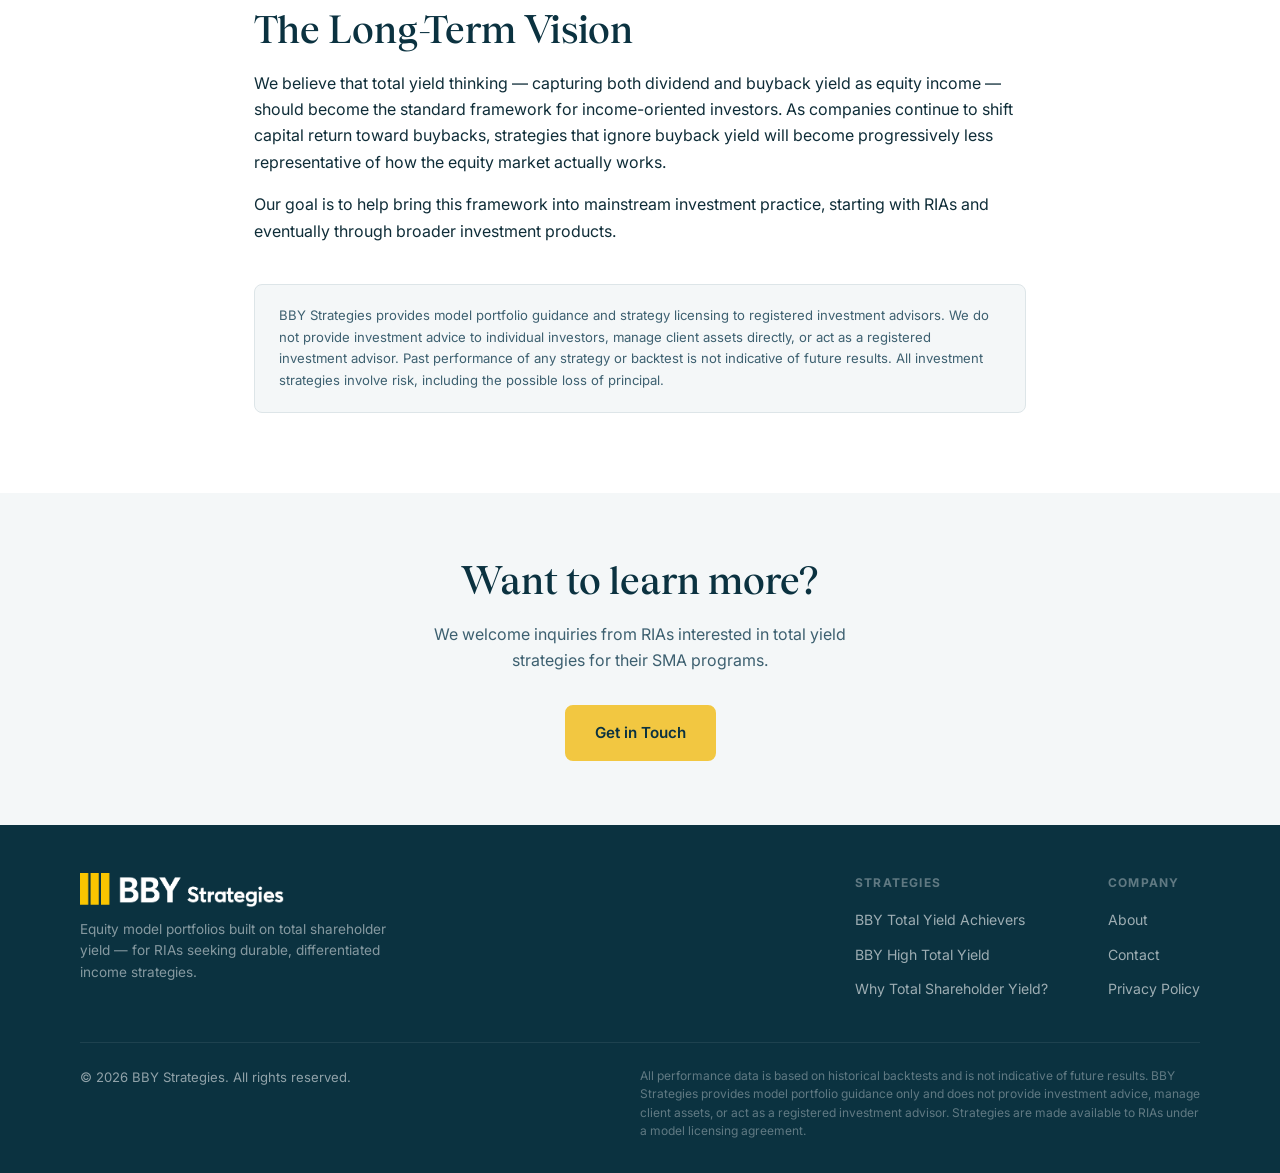
==== commit 87649412: "Website updates for new strategy" ====
--- a/about.html
+++ b/about.html
@@ -4,11 +4,16 @@
   <meta charset="UTF-8" />
   <meta name="viewport" content="width=device-width, initial-scale=1.0" />
   <title>About — BBY Strategies</title>
-  <meta name="description" content="BBY Strategies develops equity model portfolios for RIAs based on total shareholder yield, combining dividend yield and buyback yield for superior long-term income and returns." />
+  <meta name="description" content="BBY Strategies develops equity model portfolios for RIAs based on total shareholder yield, combining dividend yield and buyback yield for enhanced equity income." />
   <link rel="preconnect" href="https://fonts.googleapis.com" />
   <link rel="preconnect" href="https://fonts.gstatic.com" crossorigin />
   <link href="https://fonts.googleapis.com/css2?family=Inter:wght@400;500;600;700;800&display=swap" rel="stylesheet" />
-  <link rel="stylesheet" href="css/style.css" />
+  <link rel="stylesheet" href="css/style.css?v=10" />
+  <link rel="icon" type="image/png" href="favicon/favicon-96x96.png" sizes="96x96" />
+  <link rel="icon" type="image/svg+xml" href="favicon/favicon.svg" />
+  <link rel="shortcut icon" href="favicon/favicon.ico" />
+  <link rel="apple-touch-icon" sizes="180x180" href="favicon/apple-touch-icon.png" />
+  <link rel="manifest" href="favicon/site.webmanifest" />
 </head>
 <body>
 
@@ -76,9 +81,9 @@
     <p>
       Over the last four decades, companies have increasingly returned capital to shareholders through
       share buybacks rather than dividends. Dividend yields across the S&amp;P 500 have fallen from
-      roughly 4–5% in earlier decades to around 1.1% today. Yet total capital return — dividends plus
-      buybacks — has remained relatively stable, averaging approximately 3.5% per year over the last
-      20 years.
+      roughly 4–5% in earlier decades to around 1.3% today. Yet total capital return — dividends plus
+      buybacks — has remained relatively stable, averaging approximately 3.6% per year over the last
+      10 years.
     </p>
     <p>
       Equity income strategies built solely on dividend yield have responded to this shift by concentrating
@@ -101,20 +106,16 @@
     <p>We currently offer two strategies:</p>
     <ul>
       <li>
-        <strong>BBY Consistent Buyback Yield</strong> — screens for companies with buyback yields above 1%
-        in at least 4 of the last 5 years, producing a portfolio of approximately 125 companies
-        with a strong record of consistent capital return.
+        <strong>BBY High Total Yield</strong> — screens S&amp;P 500 companies for high total shareholder
+        yield (dividend yield plus buyback yield), producing a concentrated portfolio of approximately
+        115 companies.
       </li>
       <li>
-        <strong>BBY High Total Yield</strong> — screens for companies with positive buyback yields
-        in at least 2 of the last 3 years, then selects the top 50% by total yield, producing a
-        portfolio of approximately 110 companies optimized for current income.
+        <strong>BBY Total Yield Achievers</strong> — screens S&amp;P 500 companies for durable,
+        above-average total shareholder yield (dividend yield plus buyback yield), producing a portfolio
+        of approximately 167 companies.
       </li>
     </ul>
-    <p>
-      Both strategies have generated meaningful outperformance versus the S&amp;P 500 and leading
-      high-dividend benchmarks over the 20-year backtest period.
-    </p>
 
     <h2>How We Work with RIAs</h2>
     <p>
@@ -178,9 +179,9 @@
         <div class="footer__col">
           <h5>Strategies</h5>
           <ul>
-            <li><a href="index.html#strategies">BBY Consistent Buyback Yield</a></li>
+            <li><a href="index.html#strategies">BBY Total Yield Achievers</a></li>
             <li><a href="index.html#strategies">BBY High Total Yield</a></li>
-            <li><a href="index.html#equity-income">Buyback Yield Framework</a></li>
+            <li><a href="index.html#why-total-yield">Why Total Shareholder Yield?</a></li>
           </ul>
         </div>
         <div class="footer__col">
@@ -194,7 +195,7 @@
       </div>
     </div>
     <div class="footer__bottom">
-      <p class="footer__copy">&copy; 2025 BBY Strategies. All rights reserved.</p>
+      <p class="footer__copy">&copy; 2026 BBY Strategies. All rights reserved.</p>
       <p class="footer__disclaimer">
         All performance data is based on historical backtests and is not indicative of future results.
         BBY Strategies provides model portfolio guidance only and does not provide investment advice,
--- a/css/style.css
+++ b/css/style.css
@@ -75,7 +75,7 @@
   color: var(--navy);
 }
 
-h1 { font-size: clamp(2rem, 5vw, 3.2rem); }
+h1 { font-size: clamp(1.8rem, 4.5vw, 2.85rem); }
 h2 { font-size: clamp(1.6rem, 3.5vw, 2.4rem); }
 h3 { font-size: clamp(1.2rem, 2.5vw, 1.6rem); }
 h4 { font-size: 1.1rem; }
@@ -111,7 +111,7 @@
   letter-spacing: 0.12em;
   text-transform: uppercase;
   color: var(--gold);
-  margin-bottom: 12px;
+  margin-bottom: 4px;
 }
 
 .section-intro {
@@ -425,6 +425,8 @@
   border: 1px solid var(--light-gray);
   border-radius: var(--radius-lg);
   padding: 36px;
+  display: flex;
+  flex-direction: column;
 }
 
 .strategy-card__tag {
@@ -451,11 +453,35 @@
   margin-bottom: 28px;
 }
 
+.strategy-card__yield-hero {
+  background: var(--navy);
+  border-radius: var(--radius);
+  padding: 24px;
+  margin-bottom: 20px;
+  text-align: center;
+}
+
+.strategy-card__yield-hero .yield-hero__value {
+  font-size: 2.8rem;
+  font-weight: 800;
+  color: var(--gold);
+  line-height: 1;
+  margin-bottom: 6px;
+}
+
+.strategy-card__yield-hero .yield-hero__label {
+  font-size: 0.72rem;
+  font-weight: 600;
+  text-transform: uppercase;
+  letter-spacing: 0.09em;
+  color: rgba(255,255,255,0.55);
+}
+
 .strategy-card__metrics {
   display: grid;
   grid-template-columns: 1fr 1fr;
   gap: 16px;
-  margin-bottom: 28px;
+  margin-bottom: 20px;
 }
 
 .metric {
@@ -470,7 +496,6 @@
   line-height: 1;
   margin-bottom: 4px;
 }
-.metric__value--gold { color: #000; }
 .metric__label {
   font-size: 0.73rem;
   font-weight: 600;
@@ -484,91 +509,41 @@
   margin-top: 4px;
 }
 
-.metric--plain {
-  background: transparent;
-  padding: 2px 0 0 16px;
-}
-
-.strategy-card__thesis {
-  font-size: 0.9rem;
+.strategy-card__details {
+  display: flex;
+  flex-direction: column;
+  gap: 0;
+  border-top: 1px solid var(--light-gray);
+  padding-top: 16px;
+}
+
+.strategy-card__detail {
+  display: flex;
+  justify-content: space-between;
+  align-items: center;
+  padding: 8px 0;
+  border-bottom: 1px solid rgba(0,0,0,0.04);
+}
+.strategy-card__detail:last-child { border-bottom: none; }
+
+.strategy-card__detail-label {
+  font-size: 0.85rem;
   color: var(--text-light);
-  margin-top: 20px;
-  margin-bottom: 0;
-  padding-top: 20px;
-  border-top: 1px solid var(--light-gray);
-  line-height: 1.65;
-}
-
-.strategy-card__compare {
-  background: var(--navy);
-  border-radius: var(--radius);
-  padding: 16px;
-}
-
-.compare-title {
-  font-size: 0.65rem;
+}
+
+.strategy-card__detail-value {
+  font-size: 0.85rem;
   font-weight: 700;
-  text-transform: uppercase;
-  letter-spacing: 0.1em;
-  color: rgba(255,255,255,0.35);
-  margin-bottom: 10px;
-}
-
-.compare-tiles {
-  display: grid;
-  grid-template-columns: 1fr 1fr;
-  gap: 8px;
-}
-
-.compare-tile {
-  background: rgba(255,255,255,0.06);
-  border-radius: calc(var(--radius) - 2px);
-  padding: 12px 14px;
-}
-
-.compare-tile__label {
-  font-size: 0.65rem;
-  font-weight: 600;
-  text-transform: uppercase;
-  letter-spacing: 0.07em;
-  color: rgba(255,255,255,0.35);
-  margin-bottom: 5px;
-}
-
-.compare-tile__bby {
-  font-size: 1.4rem;
-  font-weight: 800;
-  color: var(--gold);
-  line-height: 1;
-  margin-bottom: 3px;
-}
-
-.compare-tile__sp {
-  font-size: 0.72rem;
-  color: rgba(255,255,255,0.45);
-}
-
-/* --- Income Section --------------------------------------- */
-.income-explainer {
-  max-width: 800px;
-}
-
-.income-explainer h2 { margin-bottom: 20px; }
-
-.callout-box {
-  background: rgba(242,199,65,0.08);
-  border-left: 4px solid var(--gold);
-  border-radius: 0 var(--radius) var(--radius) 0;
-  padding: 20px 24px;
-  margin: 32px 0;
-}
-.callout-box p {
-  font-size: 1.05rem;
-  font-weight: 500;
-  color: var(--navy);
-  margin: 0;
-}
-
+  color: var(--text);
+}
+
+.backtest-note {
+  margin-top: 24px;
+  font-size: 0.82rem;
+  color: var(--mid-gray);
+}
+
+/* --- Income Cards ----------------------------------------- */
 .income-grid {
   display: grid;
   grid-template-columns: 1fr 1fr;
@@ -594,11 +569,11 @@
 
 .income-card h3 {
   color: var(--white);
+  margin-bottom: 10px;
+}
+
+.yield-hero {
   margin-bottom: 20px;
-}
-
-.yield-hero {
-  margin-bottom: 16px;
 }
 
 .yield-hero__value {
@@ -652,25 +627,190 @@
   margin-top: 16px;
 }
 
-/* --- Why Section ------------------------------------------ */
-.why-grid {
+.income-card__desc {
+  font-size: 0.93rem;
+  color: rgba(255,255,255,0.7);
+  margin-bottom: 24px;
+}
+
+.income-card__stats {
+  border-top: 1px solid rgba(255,255,255,0.1);
+  padding-top: 16px;
+  margin-top: 16px;
+  display: flex;
+  flex-direction: column;
+  gap: 0;
+}
+
+.income-card__stat {
+  display: flex;
+  justify-content: space-between;
+  align-items: center;
+  padding: 8px 0;
+  font-size: 0.88rem;
+  border-bottom: 1px solid rgba(255,255,255,0.06);
+}
+.income-card__stat:last-child { border-bottom: none; }
+
+.income-card__stat span:first-child {
+  color: rgba(255,255,255,0.55);
+}
+.income-card__stat span:last-child {
+  font-weight: 700;
+  color: var(--white);
+}
+.income-card__stat small {
+  font-weight: 400;
+  color: rgba(255,255,255,0.4);
+}
+
+/* --- Expandable Card Details ----------------------------- */
+.income-card__expand-btn {
+  display: flex;
+  align-items: center;
+  justify-content: center;
+  gap: 6px;
+  width: 100%;
+  margin-top: 16px;
+  padding: 10px;
+  background: rgba(255,255,255,0.06);
+  border: 1px solid rgba(255,255,255,0.1);
+  border-radius: var(--radius);
+  color: rgba(255,255,255,0.6);
+  font-family: var(--font);
+  font-size: 0.82rem;
+  font-weight: 600;
+  text-transform: uppercase;
+  letter-spacing: 0.06em;
+  cursor: pointer;
+  transition: all 0.2s;
+}
+.income-card__expand-btn:hover {
+  background: rgba(255,255,255,0.1);
+  color: rgba(255,255,255,0.85);
+}
+
+.expand-arrow {
+  transition: transform 0.3s;
+  font-size: 0.7rem;
+}
+
+.income-card.is-expanded .expand-arrow {
+  transform: rotate(180deg);
+}
+
+.income-card__details {
+  max-height: 0;
+  overflow: hidden;
+  transition: max-height 0.4s ease, margin-top 0.3s ease;
+  margin-top: 0;
+}
+
+.income-card.is-expanded .income-card__details {
+  max-height: 800px;
+  margin-top: 16px;
+}
+
+.income-card__details h4 {
+  font-size: 0.82rem;
+  font-weight: 700;
+  text-transform: uppercase;
+  letter-spacing: 0.06em;
+  color: rgba(255,255,255,0.5);
+  margin-bottom: 10px;
+  font-family: var(--font);
+}
+
+.income-card__holdings {
+  width: 100%;
+  border-collapse: collapse;
+}
+
+.income-card__holdings td {
+  padding: 6px 0;
+  font-size: 0.85rem;
+  border-bottom: 1px solid rgba(255,255,255,0.06);
+  color: rgba(255,255,255,0.75);
+}
+.income-card__holdings td:last-child {
+  text-align: right;
+  font-weight: 600;
+  color: var(--white);
+}
+
+.income-card__perf {
+  width: 100%;
+  border-collapse: collapse;
+}
+
+.income-card__perf thead th {
+  text-align: left;
+  padding: 6px 0;
+  font-size: 0.7rem;
+  font-weight: 700;
+  text-transform: uppercase;
+  letter-spacing: 0.06em;
+  color: rgba(255,255,255,0.4);
+  border-bottom: 1px solid rgba(255,255,255,0.12);
+}
+.income-card__perf thead th:last-child,
+.income-card__perf tbody td:last-child {
+  text-align: right;
+}
+.income-card__perf thead th:nth-child(2),
+.income-card__perf tbody td:nth-child(2) {
+  text-align: right;
+}
+
+.income-card__perf tbody td {
+  padding: 6px 0;
+  font-size: 0.85rem;
+  border-bottom: 1px solid rgba(255,255,255,0.06);
+  color: rgba(255,255,255,0.75);
+}
+.income-card__perf tbody td:nth-child(2) {
+  font-weight: 600;
+  color: var(--white);
+}
+
+/* --- Thesis Claims --------------------------------------- */
+.thesis-claims {
+  display: flex;
+  flex-direction: column;
+  gap: 48px;
+  margin-top: 8px;
+  margin-bottom: 48px;
+}
+
+.thesis-claim h3 {
+  font-size: clamp(1.3rem, 2.5vw, 1.8rem);
+  margin-bottom: 12px;
+}
+
+.thesis-claim p {
+  font-size: 1rem;
+  color: var(--text-light);
+  max-width: 720px;
+  line-height: 1.7;
+}
+
+/* --- Education Section ------------------------------------ */
+.education-grid {
   display: grid;
-  grid-template-columns: repeat(auto-fit, minmax(220px, 1fr));
-  gap: 24px;
+  grid-template-columns: 1fr 1fr;
+  gap: 28px;
   margin-top: 48px;
-}
-
-.why-card {
+  margin-bottom: 64px;
+}
+
+.education-point {
   padding: 28px;
   border-radius: var(--radius-lg);
-  background: var(--white);
+  background: var(--off-white);
   border: 1px solid var(--light-gray);
-  display: flex;
-  flex-direction: column;
-  align-items: center;
-}
-
-.why-card__icon {
+}
+
+.education-point__icon {
   width: 44px;
   height: 44px;
   background: rgba(242,199,65,0.30);
@@ -681,11 +821,290 @@
   color: var(--navy);
 }
 
-.why-card h4 { margin-bottom: 8px; color: var(--navy); }
-.why-card p {
+.education-point h4 {
+  margin-bottom: 8px;
+  color: var(--navy);
+}
+
+.education-point p {
   font-size: 0.9rem;
   color: var(--text-light);
   margin: 0;
+}
+
+/* --- Yield Comparison Visual ------------------------------ */
+.yield-comparison {
+  background: var(--navy);
+  border-radius: var(--radius-lg);
+  padding: 48px;
+  color: var(--white);
+}
+
+.yield-comparison__title {
+  color: var(--white);
+  margin-bottom: 8px;
+  text-align: center;
+}
+
+.yield-comparison__subtitle {
+  color: rgba(255,255,255,0.6);
+  text-align: center;
+  margin-bottom: 40px;
+  font-size: 0.95rem;
+}
+
+.yield-comparison__paths {
+  display: grid;
+  grid-template-columns: 1fr auto 1fr;
+  gap: 24px;
+  align-items: stretch;
+}
+
+.yield-comparison__path {
+  background: rgba(255,255,255,0.06);
+  border-radius: var(--radius);
+  overflow: hidden;
+  display: flex;
+  flex-direction: column;
+}
+
+.yield-comparison__path-header {
+  background: rgba(255,255,255,0.08);
+  padding: 14px 20px;
+  font-size: 0.85rem;
+  font-weight: 700;
+  text-transform: uppercase;
+  letter-spacing: 0.08em;
+  color: var(--gold);
+  text-align: center;
+}
+
+.yield-comparison__path-body {
+  padding: 20px;
+  flex: 1;
+}
+
+.yield-comparison__step {
+  display: flex;
+  gap: 12px;
+  align-items: center;
+  margin-bottom: 16px;
+}
+.yield-comparison__step:last-child { margin-bottom: 0; }
+
+.yield-comparison__step-num {
+  width: 24px;
+  height: 24px;
+  min-width: 24px;
+  border-radius: 50%;
+  background: rgba(255,255,255,0.12);
+  color: rgba(255,255,255,0.7);
+  font-size: 0.75rem;
+  font-weight: 700;
+  display: grid;
+  place-items: center;
+}
+
+.yield-comparison__step p {
+  font-size: 0.88rem;
+  color: rgba(255,255,255,0.8);
+  margin: 0;
+  line-height: 1.5;
+}
+
+.yield-comparison__result {
+  padding: 14px 20px;
+  background: rgba(255,255,255,0.06);
+  border-top: 1px solid rgba(255,255,255,0.06);
+  font-size: 0.88rem;
+  color: var(--gold);
+  text-align: center;
+}
+
+.yield-comparison__vs {
+  display: flex;
+  align-items: center;
+  justify-content: center;
+}
+
+.yield-comparison__vs span {
+  width: 44px;
+  height: 44px;
+  border-radius: 50%;
+  background: rgba(255,255,255,0.1);
+  color: var(--gold);
+  font-size: 1.4rem;
+  font-weight: 800;
+  display: grid;
+  place-items: center;
+}
+
+.yield-comparison__conclusion {
+  text-align: center;
+  margin-top: 32px;
+  font-size: 1.05rem;
+  font-weight: 500;
+  color: rgba(255,255,255,0.75);
+  max-width: 500px;
+  margin-inline: auto;
+}
+
+/* --- Performance Table ------------------------------------ */
+.perf-table-wrap {
+  overflow-x: auto;
+  margin-top: 32px;
+}
+
+.perf-table {
+  width: 100%;
+  border-collapse: collapse;
+  font-size: 0.93rem;
+}
+
+.perf-table thead th {
+  text-align: left;
+  padding: 12px 16px;
+  font-size: 0.78rem;
+  font-weight: 700;
+  text-transform: uppercase;
+  letter-spacing: 0.06em;
+  color: var(--navy);
+  border-bottom: 2px solid var(--navy);
+}
+
+.perf-table tbody td {
+  padding: 12px 16px;
+  border-bottom: 1px solid var(--light-gray);
+}
+
+.perf-table__label {
+  font-weight: 600;
+  color: var(--text);
+}
+
+.perf-table__highlight {
+  background: rgba(242,199,65,0.08);
+}
+
+.perf-table__highlight td {
+  border-bottom-color: var(--gold);
+}
+
+/* Performance table on dark background */
+.section--dark .perf-table thead th {
+  color: var(--white);
+  border-bottom-color: rgba(255,255,255,0.3);
+}
+
+.section--dark .perf-table tbody td {
+  border-bottom-color: rgba(255,255,255,0.08);
+  color: rgba(255,255,255,0.85);
+}
+
+.section--dark .perf-table__label {
+  color: var(--white);
+}
+
+.section--dark .perf-table__highlight {
+  background: rgba(242,199,65,0.1);
+}
+
+.section--dark .perf-table__highlight td {
+  border-bottom-color: rgba(242,199,65,0.3);
+}
+
+.section--dark .perf-table thead th:last-child,
+.section--dark .perf-table tbody td:last-child {
+  background: rgba(255,255,255,0.05);
+}
+
+/* --- Methodology Steps ------------------------------------ */
+.method-steps {
+  max-width: 700px;
+  margin-top: 40px;
+}
+
+.method-step {
+  display: flex;
+  gap: 20px;
+  align-items: flex-start;
+  margin-bottom: 28px;
+}
+.method-step:last-child { margin-bottom: 0; }
+
+.method-step__num {
+  width: 40px;
+  height: 40px;
+  min-width: 40px;
+  border-radius: 50%;
+  background: var(--navy);
+  color: var(--gold);
+  font-size: 1rem;
+  font-weight: 800;
+  display: grid;
+  place-items: center;
+}
+
+.method-step__content h4 {
+  margin-bottom: 4px;
+}
+
+.method-step__content p {
+  font-size: 0.93rem;
+  color: var(--text-light);
+  margin: 0;
+}
+
+/* --- Holdings Section ------------------------------------- */
+.holdings-grid {
+  display: grid;
+  grid-template-columns: 1fr 1fr;
+  gap: 28px;
+  margin-top: 32px;
+}
+
+.holdings-card {
+  background: var(--white);
+  border: 1px solid var(--light-gray);
+  border-radius: var(--radius-lg);
+  padding: 32px;
+}
+
+.holdings-card h4 {
+  margin-bottom: 20px;
+  color: var(--navy);
+}
+
+.holdings-table {
+  width: 100%;
+  border-collapse: collapse;
+}
+
+.holdings-table thead th {
+  text-align: left;
+  padding: 8px 0;
+  font-size: 0.72rem;
+  font-weight: 700;
+  text-transform: uppercase;
+  letter-spacing: 0.08em;
+  color: var(--mid-gray);
+  border-bottom: 2px solid var(--light-gray);
+}
+
+.holdings-table thead th:last-child {
+  text-align: right;
+}
+
+.holdings-table tbody td {
+  padding: 10px 0;
+  font-size: 0.9rem;
+  border-bottom: 1px solid rgba(0,0,0,0.04);
+}
+
+.holdings-table tbody td:last-child {
+  text-align: right;
+  font-weight: 600;
+  color: var(--navy);
 }
 
 /* --- About page ------------------------------------------- */
@@ -923,7 +1342,12 @@
 /* --- Responsive ------------------------------------------- */
 @media (max-width: 860px) {
   .strategies  { grid-template-columns: 1fr; }
+  .education-grid { grid-template-columns: 1fr; }
   .income-grid { grid-template-columns: 1fr; }
+  .holdings-grid { grid-template-columns: 1fr; }
+  .yield-comparison__paths { grid-template-columns: 1fr; }
+  .yield-comparison__vs { padding: 8px 0; }
+  .yield-comparison__vs span { width: 36px; height: 36px; font-size: 1.1rem; }
   .contact-grid { grid-template-columns: 1fr; }
   .footer__top { flex-direction: column; }
 }
@@ -936,7 +1360,9 @@
   .strategy-card { padding: 20px 24px; border-radius: 0; }
   .strategy-card__metrics { grid-template-columns: 1fr; }
   .income-card { padding: 24px; }
-  .stat-strip__inner { grid-template-columns: 1fr 1fr; }
+  .yield-comparison { padding: 28px 20px; }
+  .perf-table { font-size: 0.82rem; }
+  .perf-table thead th, .perf-table tbody td { padding: 10px 10px; }
   .contact-form { padding: 24px; }
   .contact-howto { background: transparent; border: none; padding: 0; }
   .footer__links { gap: 32px; }
